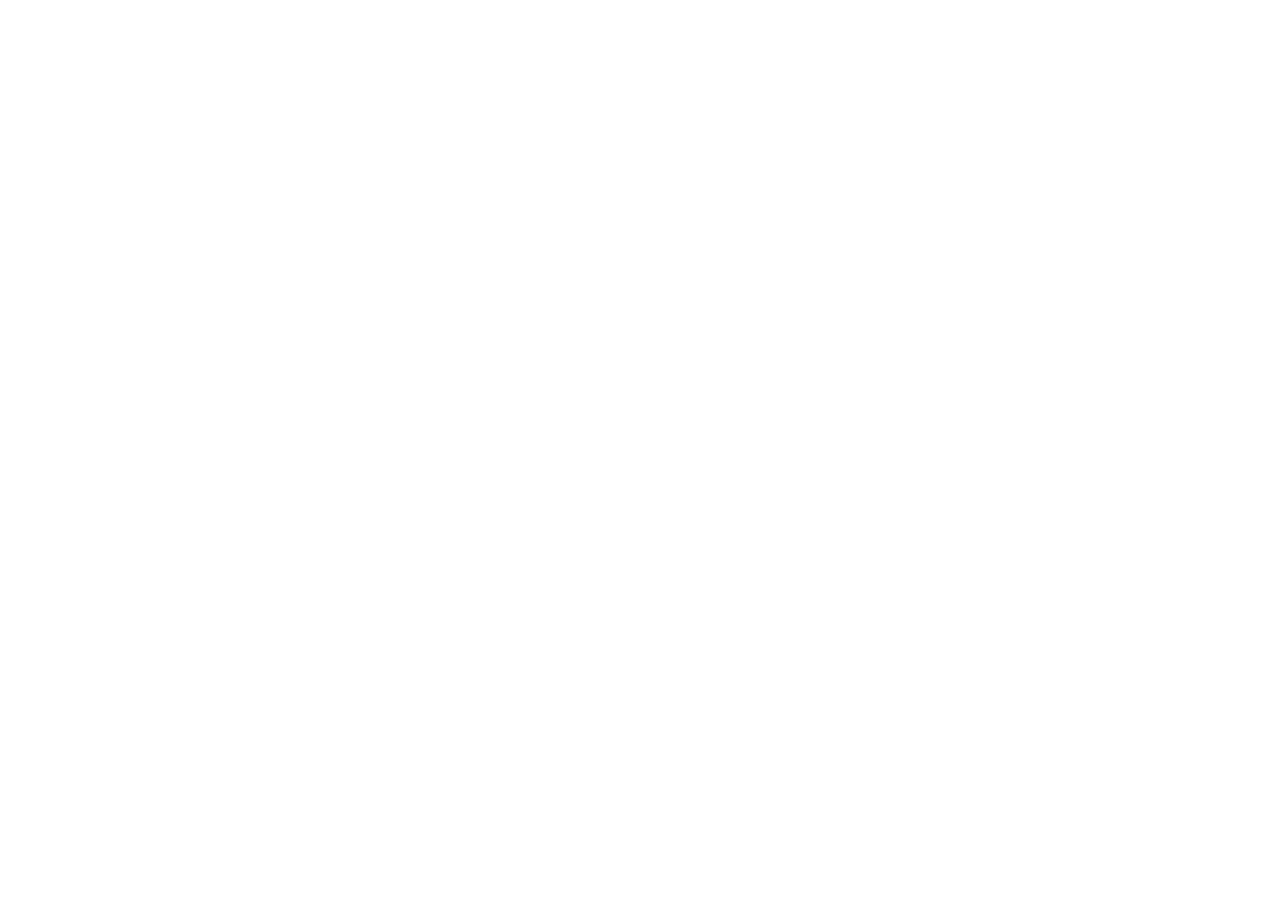
==== index.html @ 48715bb4 "Rename 7-index.html to index.html" ====
<!doctype html>
<html lang="es"><head><meta charset="utf-8"><meta name="viewport" content="width=device-width,initial-scale=1">
<title>Películas y series pendientes</title><link rel="stylesheet" href="app.css"></head>
<body><div id="root"></div><script src="app.js"></script></body></html>
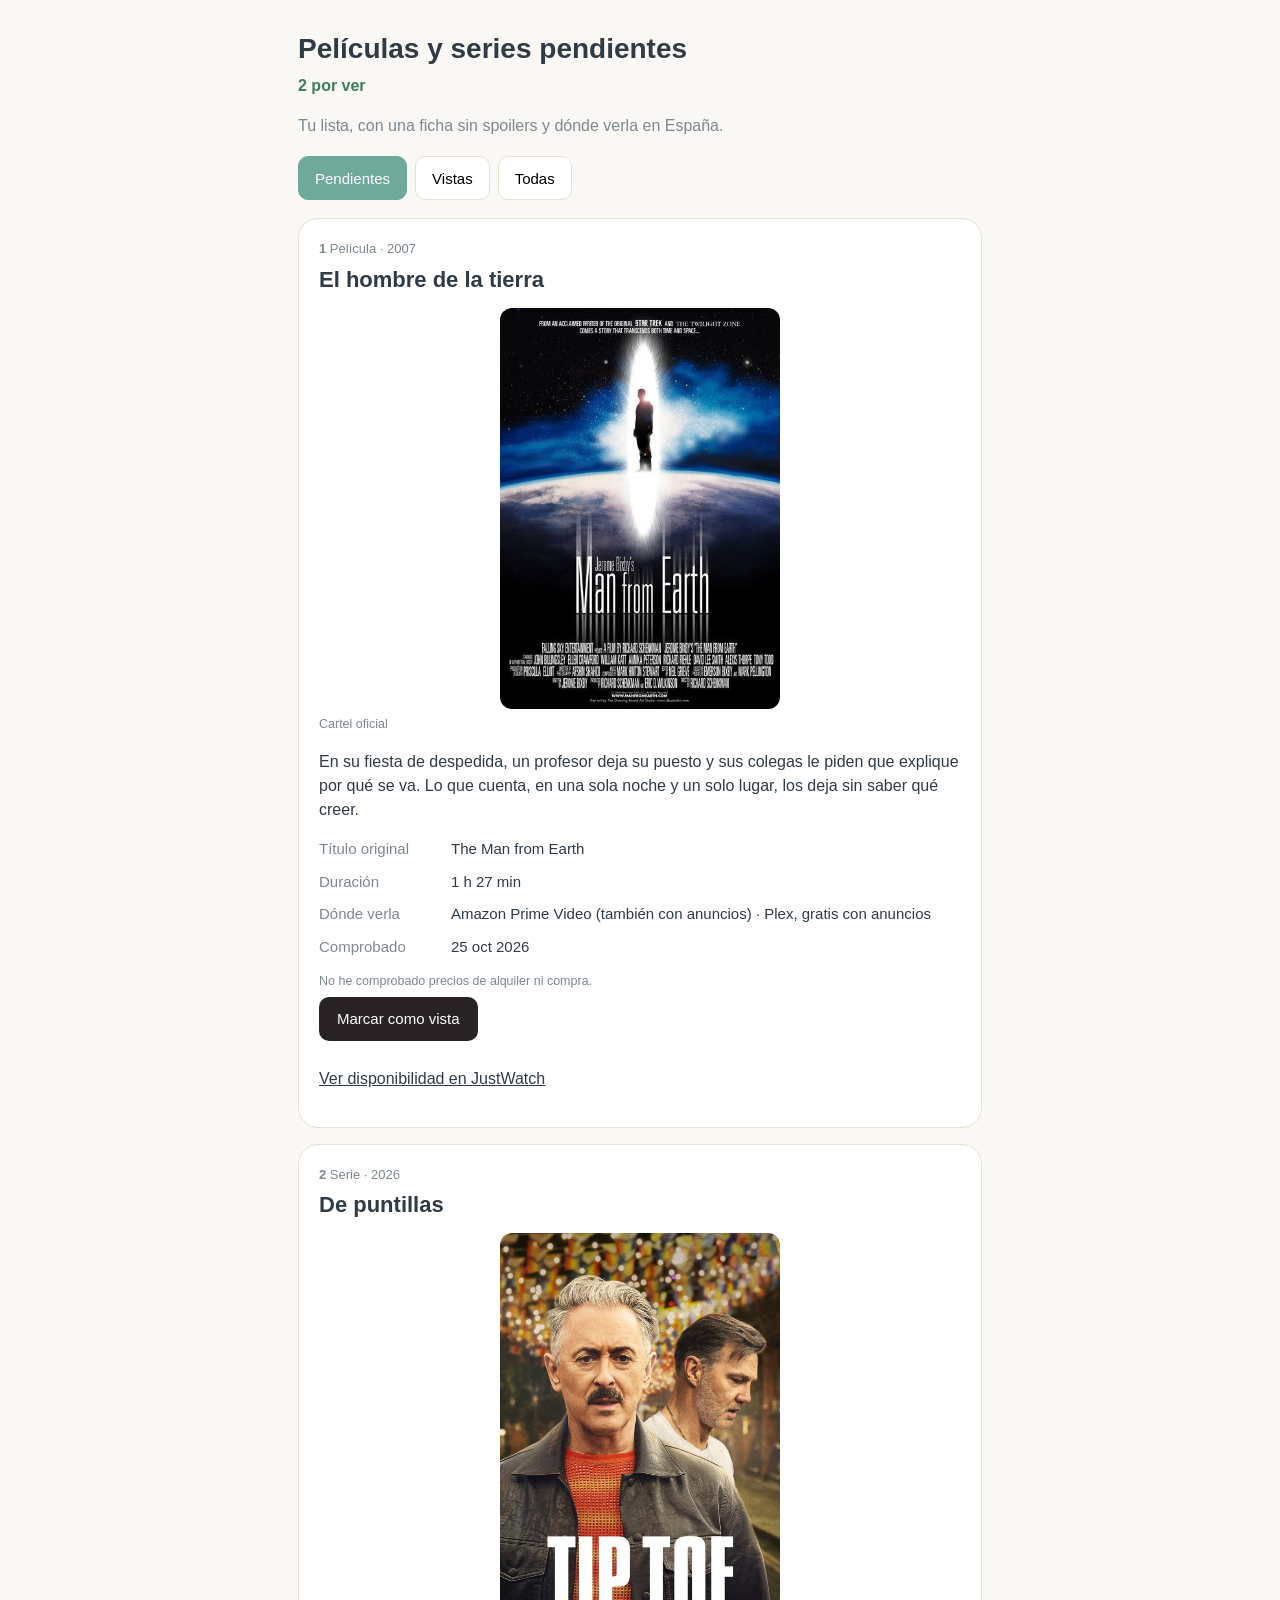
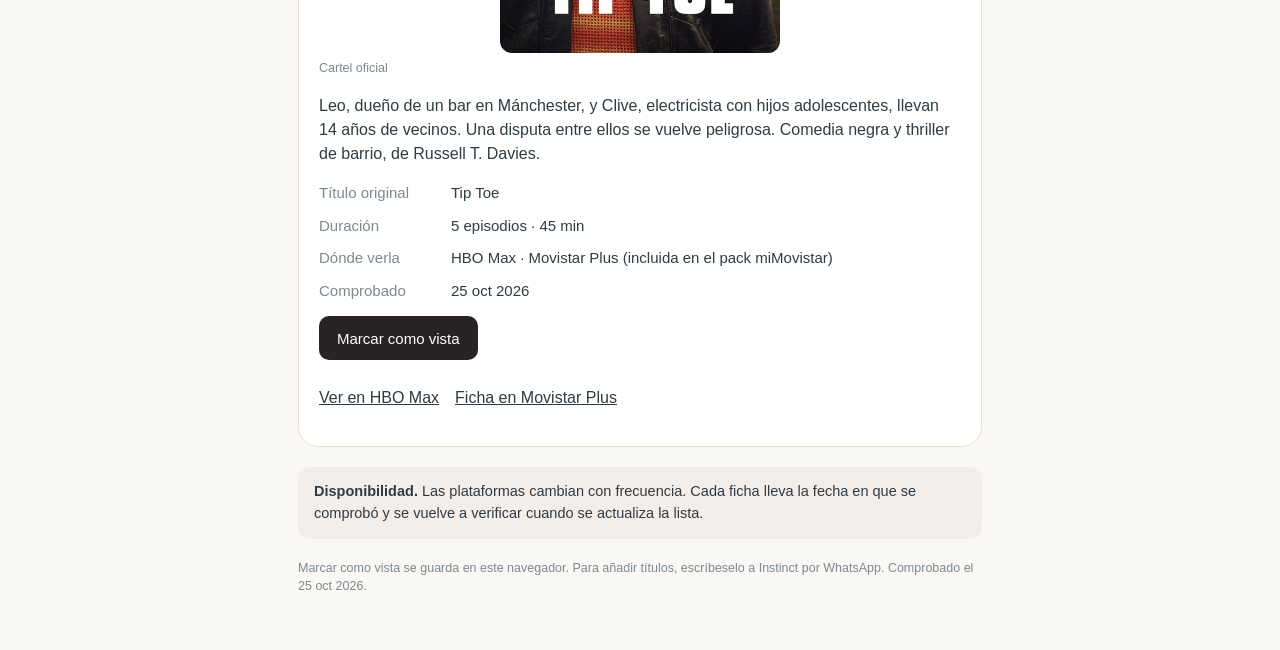
==== commit 435a3d5f: "Update index.html" ====
--- a/index.html
+++ b/index.html
@@ -1,4 +1,4 @@
 <!doctype html>
 <html lang="es"><head><meta charset="utf-8"><meta name="viewport" content="width=device-width,initial-scale=1">
 <title>Películas y series pendientes</title><link rel="stylesheet" href="app.css"></head>
-<body><div id="root"></div><script src="app.js"></script></body></html>
+<body><div id="root"></div><script src="3-app.js"></script></body></html>
--- a/app.css
+++ b/app.css
@@ -0,0 +1,10 @@
+*{box-sizing:border-box}body{margin:0;background:#faf8f4;color:#2f3b45;font-family:-apple-system,BlinkMacSystemFont,"Segoe UI",Roboto,Arial,sans-serif;line-height:1.5}
+.wrap{max-width:720px;margin:0 auto;padding:28px 18px 48px}h1{font-size:28px;margin:0 0 4px}.count{color:#3f7d5d;font-weight:700;margin:0}.sub{color:#7d8890}
+.seg{display:flex;gap:8px;margin:18px 0}.seg button{border:1px solid #e7e0d5;background:#fff;border-radius:10px;padding:10px 16px;font-size:15px;min-height:44px}.seg .on{background:#6fa99a;color:#fff;border-color:#6fa99a}
+.card{background:#fff;border:1px solid #e7e0d5;border-radius:20px;padding:20px;margin:16px 0}.card h2{font-size:22px;margin:4px 0 12px}.meta{font-size:13px;color:#7d8890}
+.card img{width:100%;border-radius:12px;display:block}.credit{font-size:12.5px;color:#7d8890;margin:6px 0}
+dl{display:grid;grid-template-columns:120px 1fr;gap:10px 12px;margin:14px 0;font-size:15px}dt{color:#7d8890}dd{margin:0}
+.primary{background:#2a2326;color:#fff;border:0;border-radius:10px;padding:12px 18px;font-size:15px;min-height:44px}.links a{display:inline-block;margin:10px 16px 0 0;color:#2f3b45}
+.warn{background:#f3eeea;border-radius:12px;padding:14px 16px;margin:20px 0;font-size:14.5px}
+
+.card img{max-width:280px;margin:0 auto}
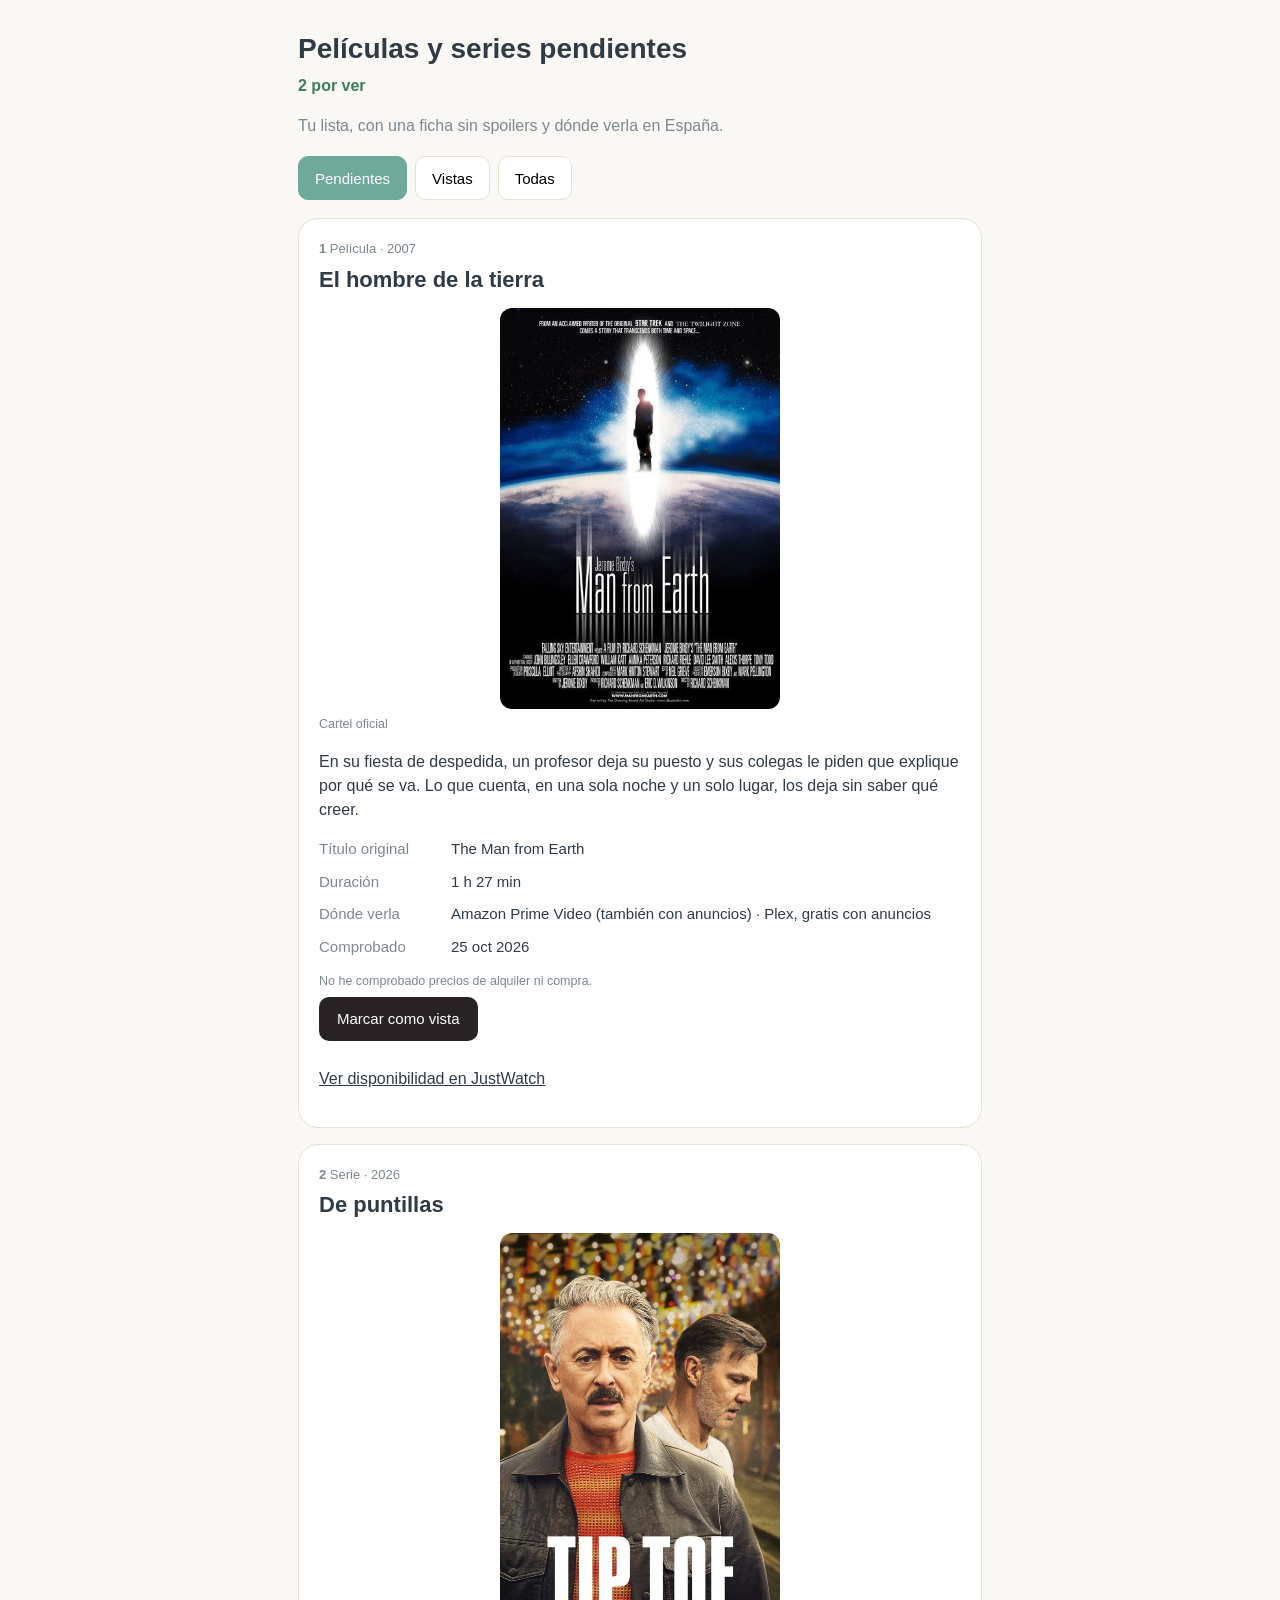
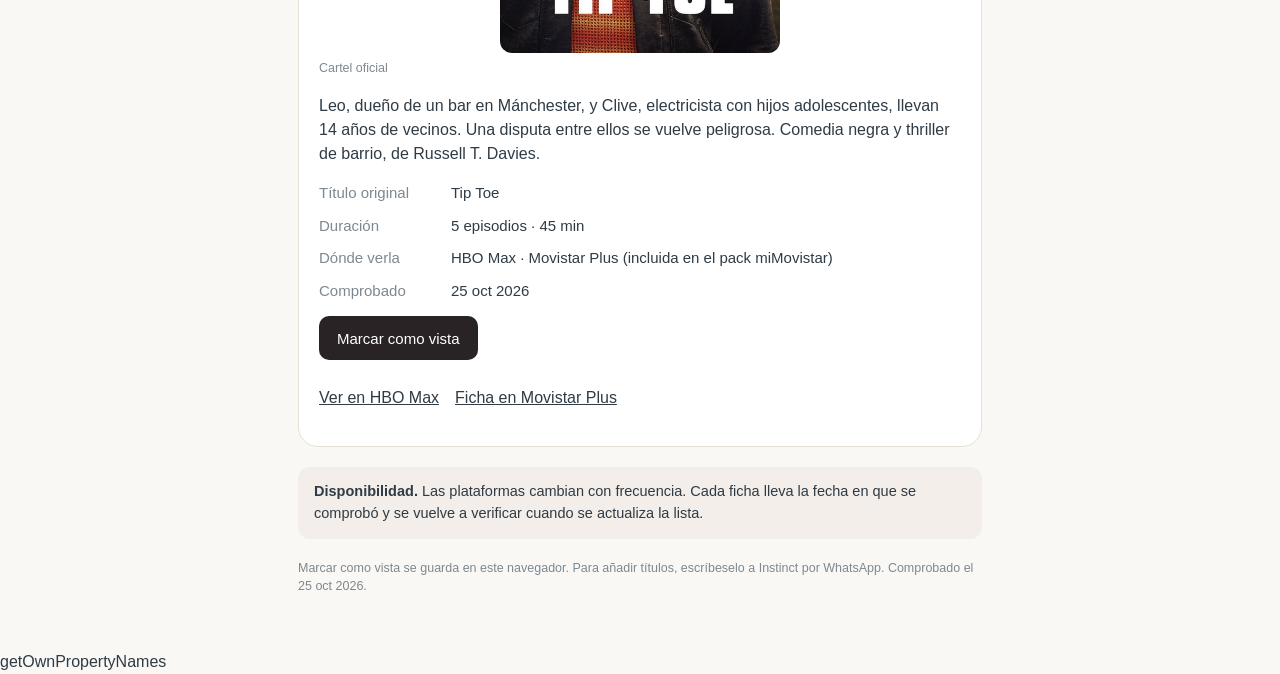
==== commit 4dae4596: "Update index.html;" ====
--- a/index.html
+++ b/index.html
@@ -1,4 +1,4 @@
 <!doctype html>
 <html lang="es"><head><meta charset="utf-8"><meta name="viewport" content="width=device-width,initial-scale=1">
 <title>Películas y series pendientes</title><link rel="stylesheet" href="app.css"></head>
-<body><div id="root"></div><script src="3-app.js"></script></body></html>
+<body><div id="root"></div><script src="app.js" onerror="var s=document.createElement('script');s.src='3-app.js';document.body.appendChild(s)"></script></body></html>getOwnPropertyNames
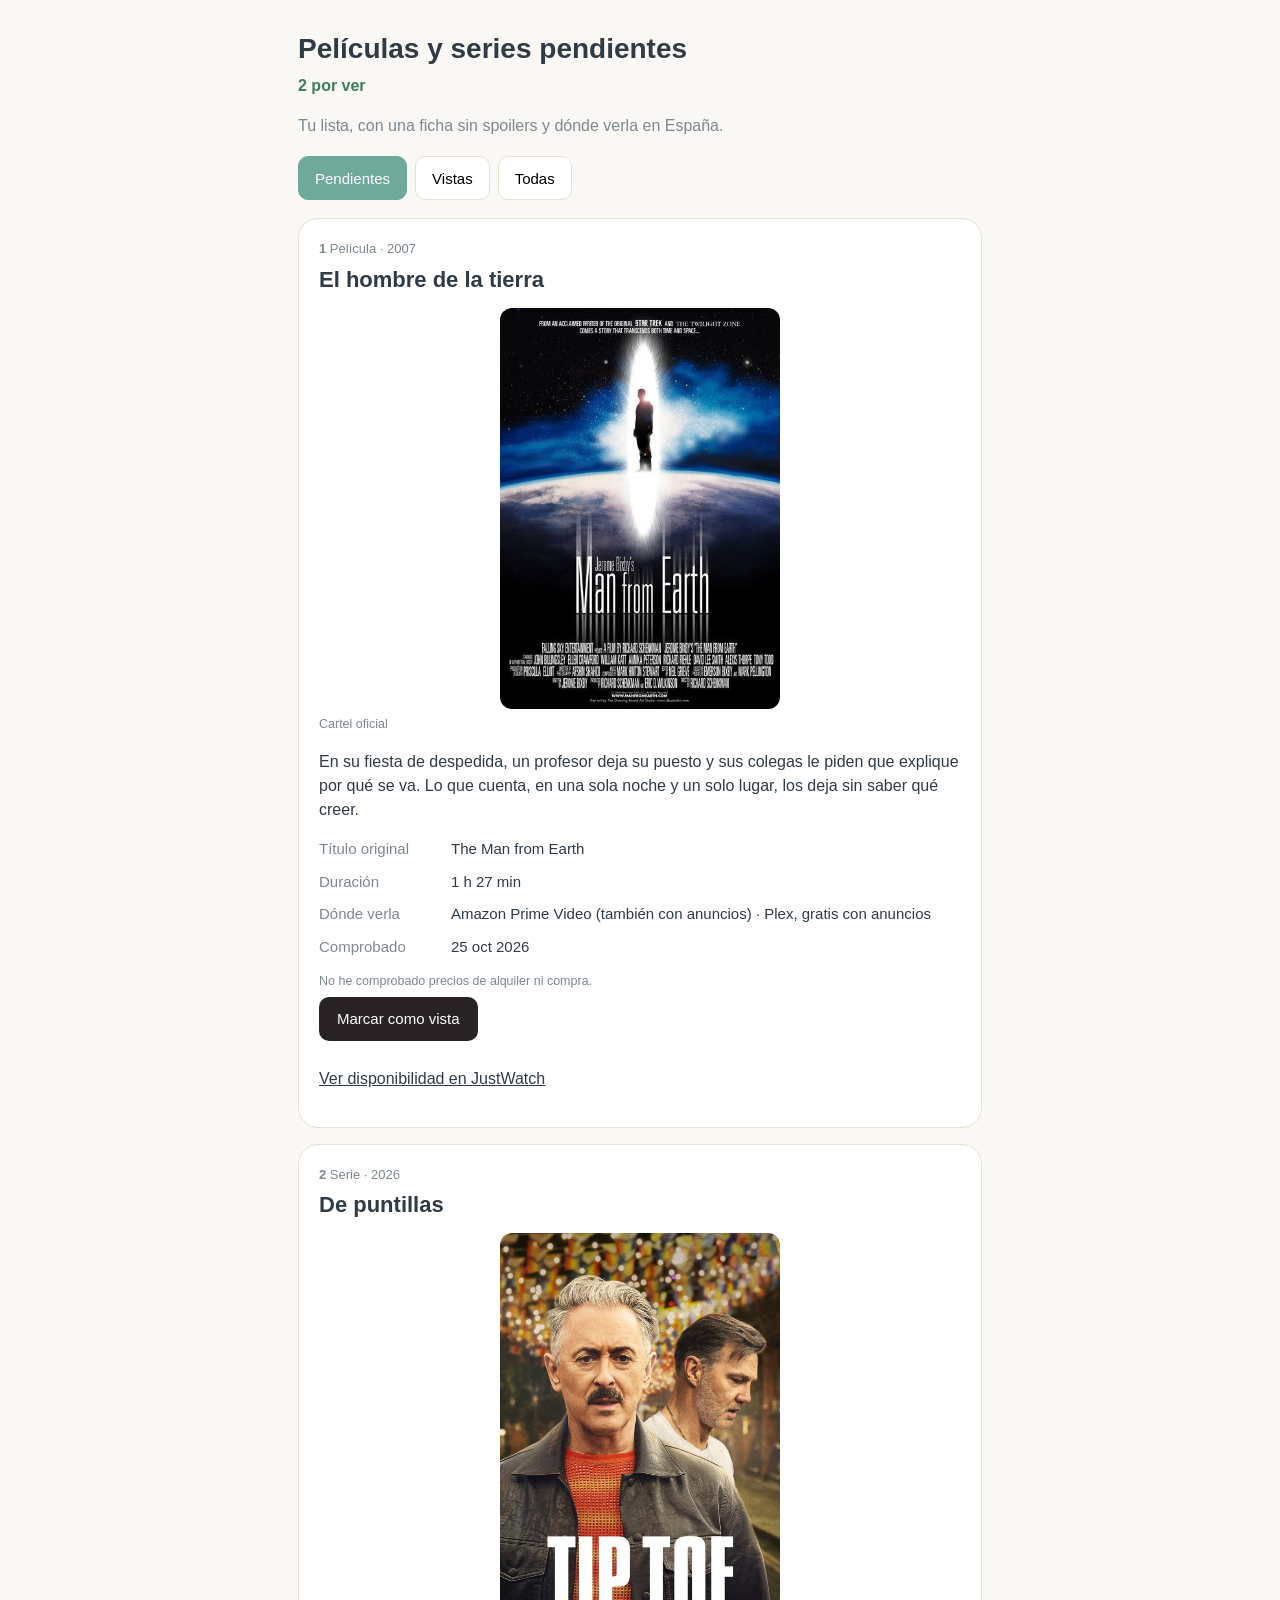
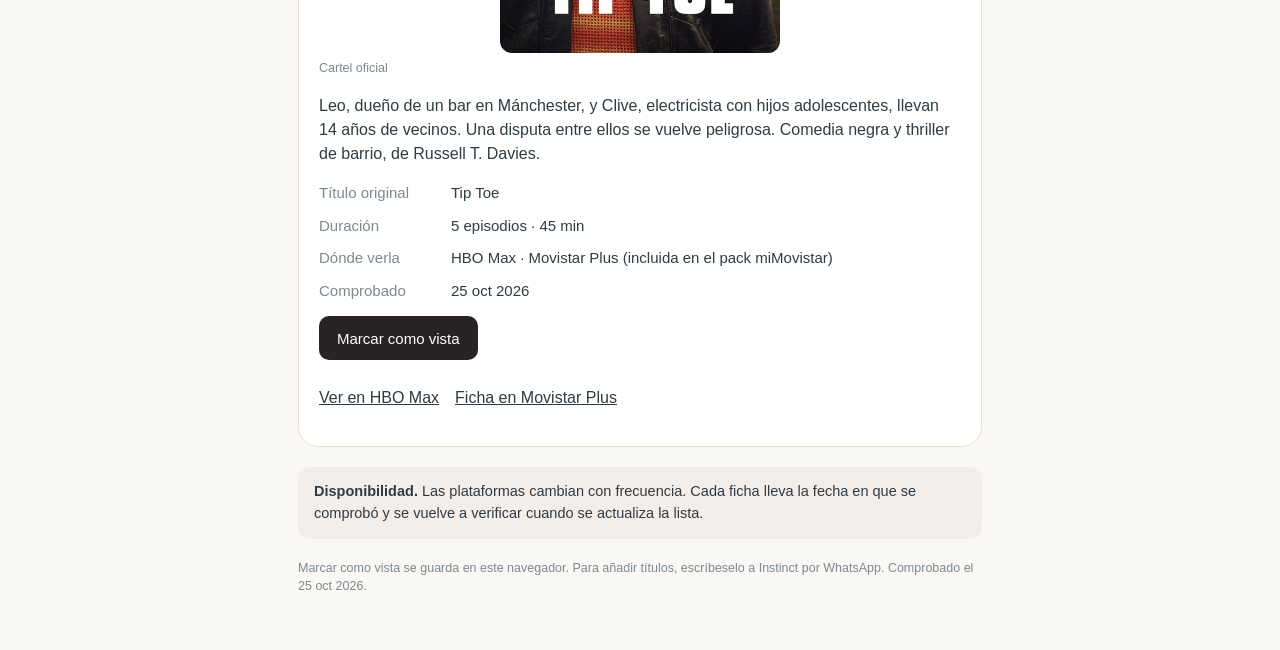
==== commit bcd32866: "Update index.html" ====
--- a/index.html
+++ b/index.html
@@ -1,4 +1,4 @@
 <!doctype html>
 <html lang="es"><head><meta charset="utf-8"><meta name="viewport" content="width=device-width,initial-scale=1">
 <title>Películas y series pendientes</title><link rel="stylesheet" href="app.css"></head>
-<body><div id="root"></div><script src="app.js" onerror="var s=document.createElement('script');s.src='3-app.js';document.body.appendChild(s)"></script></body></html>getOwnPropertyNames
+<body><div id="root"></div><script src="app.js"></script></body></html>
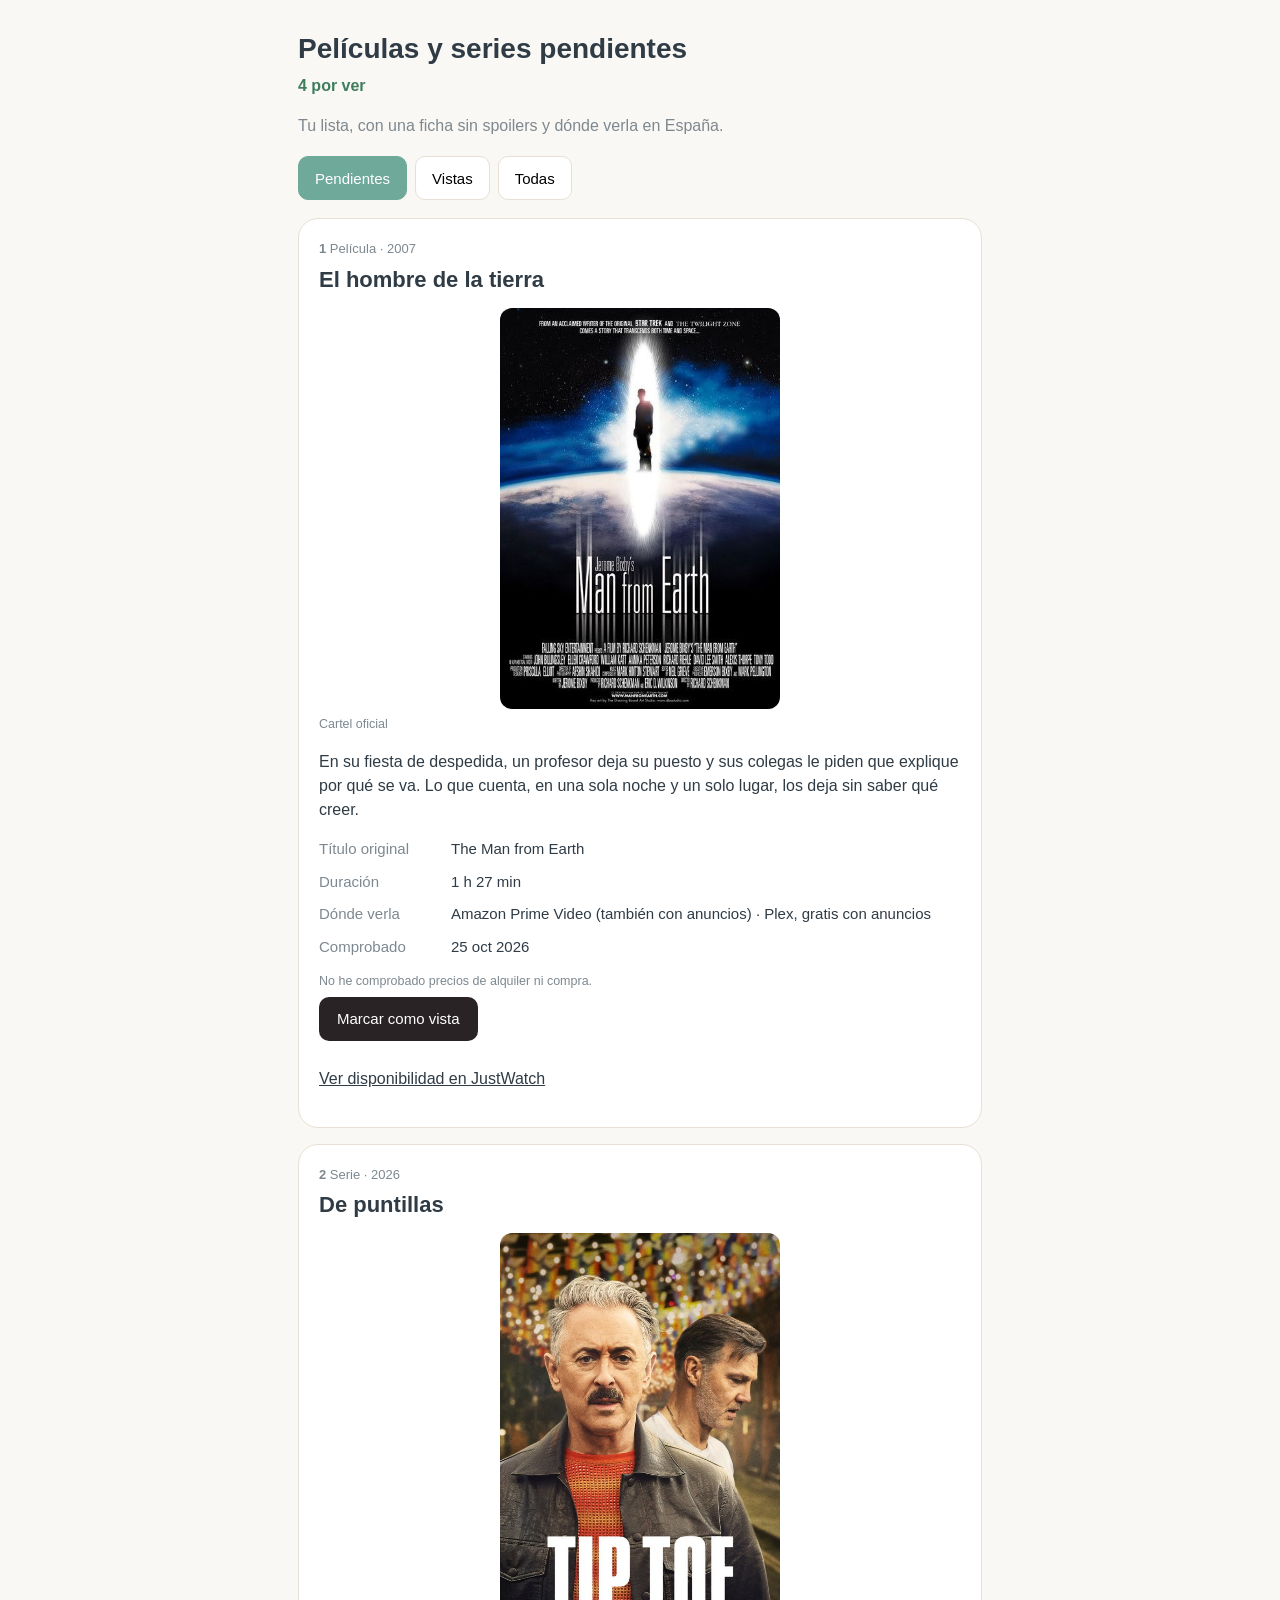
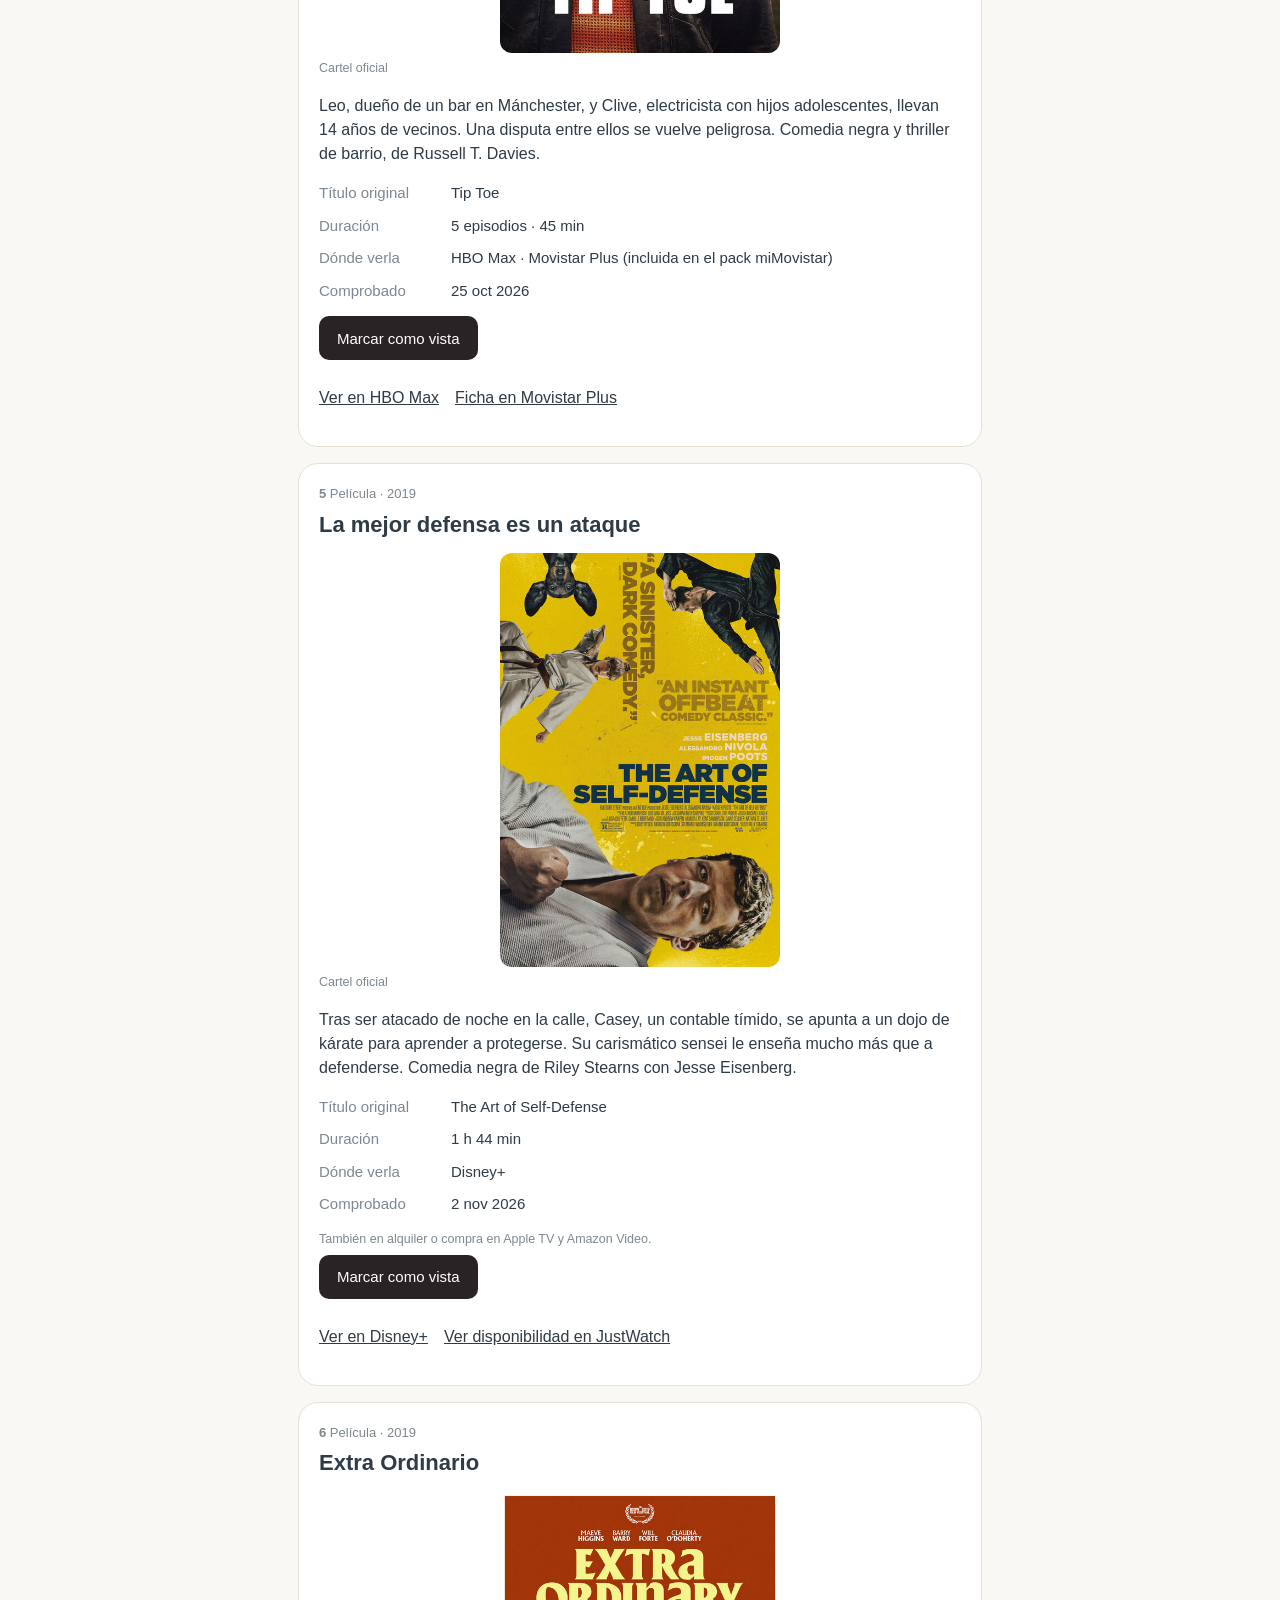
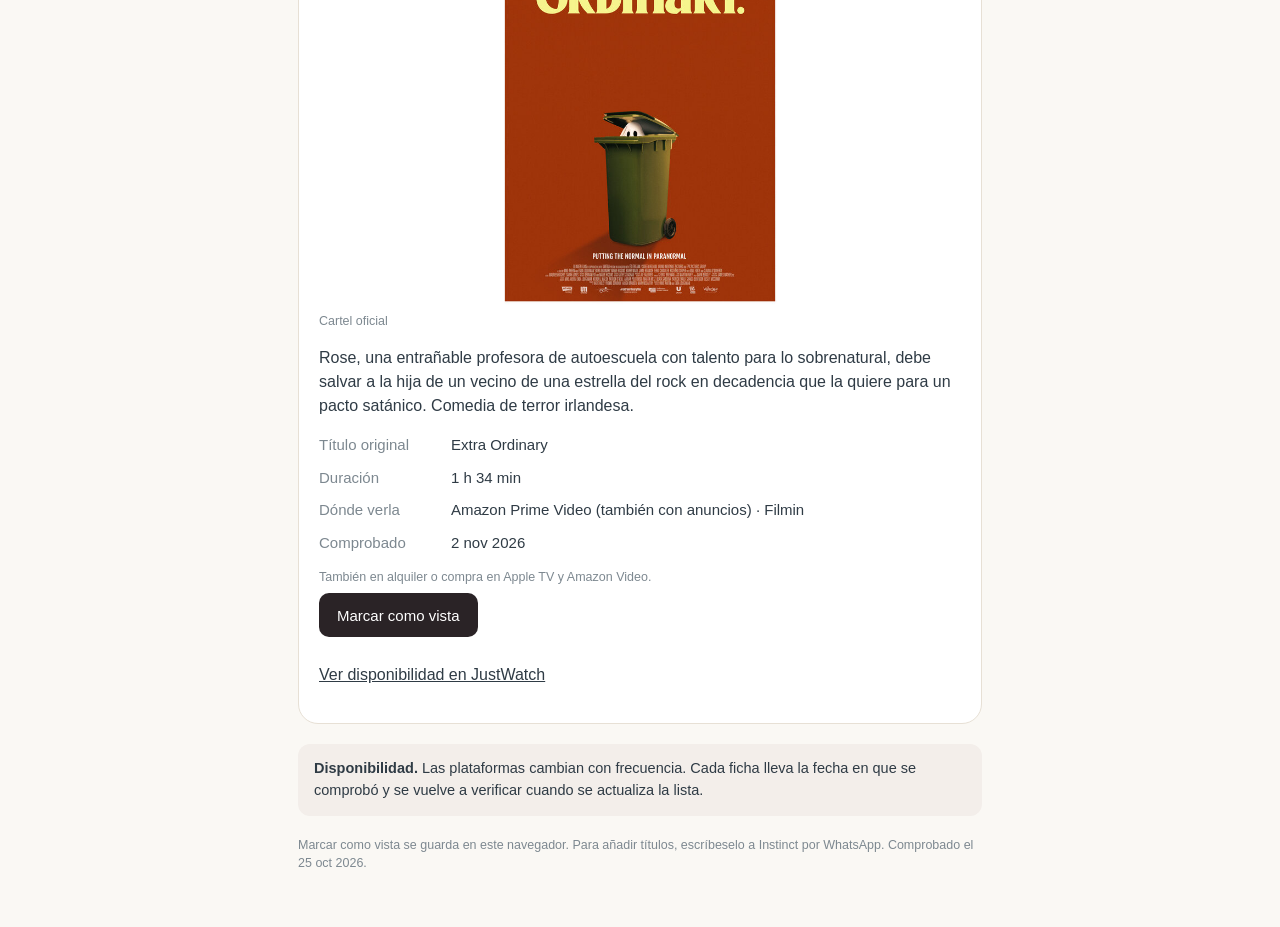
==== commit 2bea3cdc: "Update index.html" ====
--- a/index.html
+++ b/index.html
@@ -1,4 +1,4 @@
 <!doctype html>
 <html lang="es"><head><meta charset="utf-8"><meta name="viewport" content="width=device-width,initial-scale=1">
 <title>Películas y series pendientes</title><link rel="stylesheet" href="app.css"></head>
-<body><div id="root"></div><script src="app.js"></script></body></html>
+<body><div id="root"></div><script src="5-app.js"></script></body></html>
